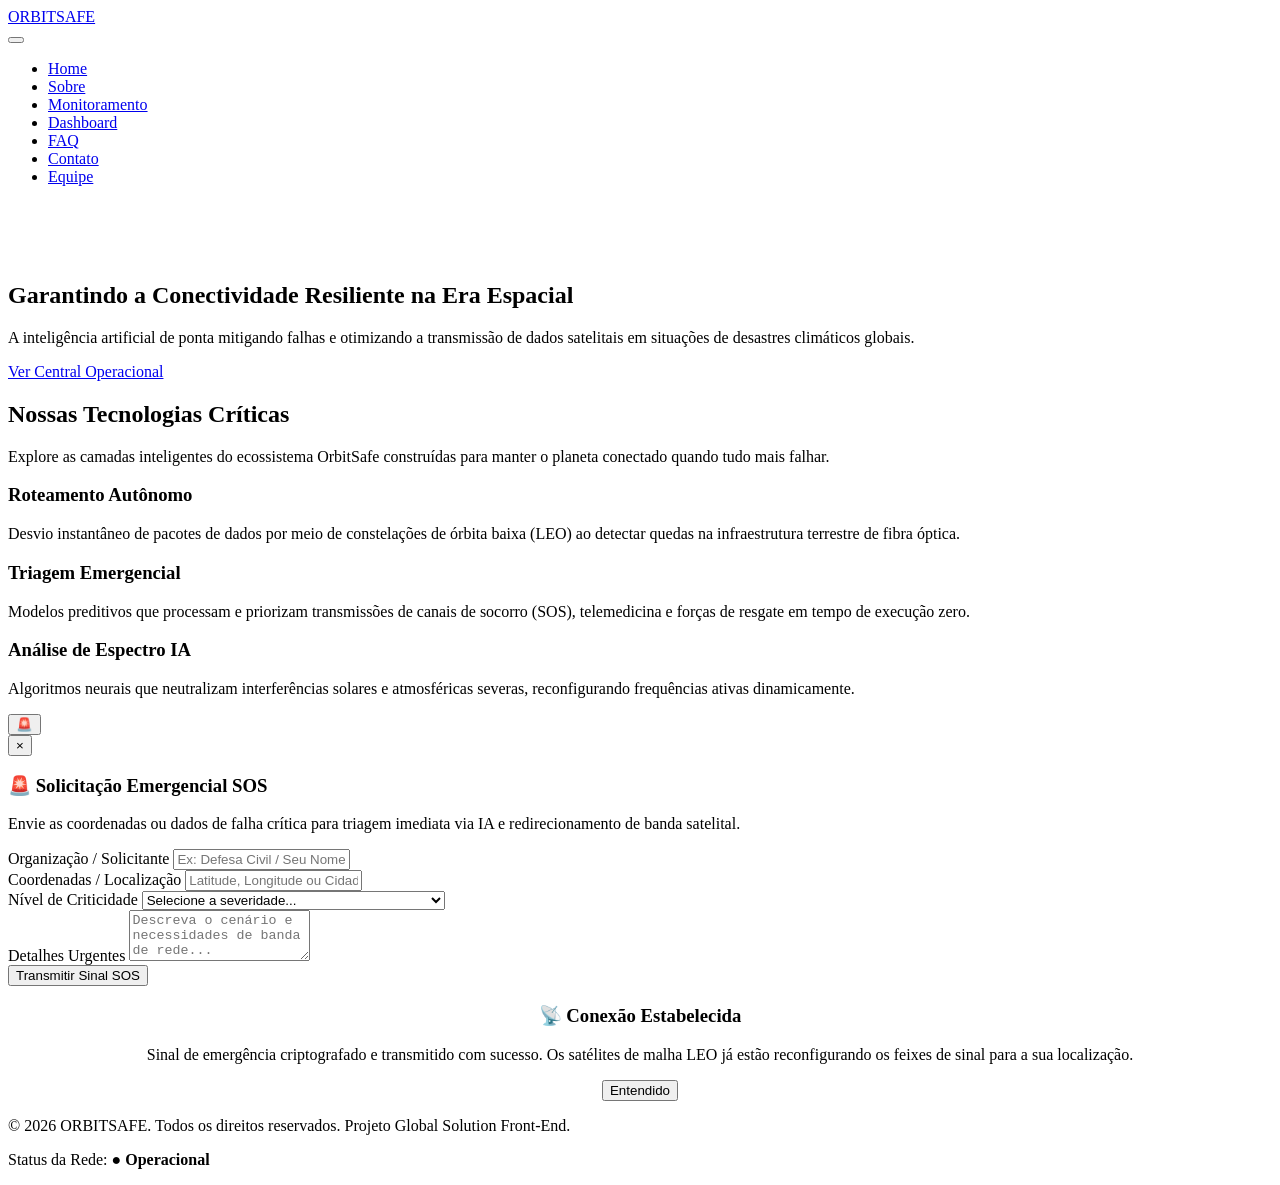
==== index.html @ bd49a48a "feat: estruturação de páginas html e criação de pastas css" ====
<!DOCTYPE html>
<html lang="pt-BR">
<head>
    <meta charset="UTF-8">
    <meta name="viewport" content="width=device-width, initial-scale=1.0">
    <title>OrbitSafe - Monitoramento de Resiliência Global</title>
    <link rel="stylesheet" href="style.css">
    <link rel="stylesheet" href="css/main.css">
</head>
<body>

    <header>
        <div class="layout-container">
            <div class="logo"><a href="index.html">ORBIT<span>SAFE</span></a></div>
            <button id="hamburger-menu" aria-expanded="false" aria-label="Abrir Menu">
                <span></span>
                <span></span>
                <span></span>
            </button>
            <nav>
                <ul>
                    <li class="active"><a href="index.html">Home</a></li>
                    <li><a href="pages/sobre.html">Sobre</a></li>
                    <li><a href="pages/monitoramento.html">Monitoramento</a></li>
                    <li><a href="pages/dashboard.html">Dashboard</a></li>
                    <li><a href="pages/faq.html">FAQ</a></li>
                    <li><a href="pages/contato.html">Contato</a></li>
                    <li><a href="pages/integrantes.html">Equipe</a></li>
                </ul>
            </nav>
        </div>
    </header>

    <main class="layout-container" style="padding-top: 60px;">
        <section class="hero-section">
            <h2>Garantindo a Conectividade Resiliente na Era Espacial</h2>
            <p>A inteligência artificial de ponta mitigando falhas e otimizando a transmissão de dados satelitais em situações de desastres climáticos globais.</p>
            <a href="pages/monitoramento.html" class="btn-principal">Ver Central Operacional</a>
        </section>

        <section class="recursos-section">
            <h2>Nossas Tecnologias Críticas</h2>
            <p>Explore as camadas inteligentes do ecossistema OrbitSafe construídas para manter o planeta conectado quando tudo mais falhar.</p>
            
            <div class="grid-recursos">
                <article>
                    <h3>Roteamento Autônomo</h3>
                    <p>Desvio instantâneo de pacotes de dados por meio de constelações de órbita baixa (LEO) ao detectar quedas na infraestrutura terrestre de fibra óptica.</p>
                </article>
                <article>
                    <h3>Triagem Emergencial</h3>
                    <p>Modelos preditivos que processam e priorizam transmissões de canais de socorro (SOS), telemedicina e forças de resgate em tempo de execução zero.</p>
                </article>
                <article>
                    <h3>Análise de Espectro IA</h3>
                    <p>Algoritmos neurais que neutralizam interferências solares e atmosféricas severas, reconfigurando frequências ativas dinamicamente.</p>
                </article>
            </div>
        </section>
    </main>

    <button id="btn-open-sos" title="Disparar Alerta SOS Emergencial">🚨</button>

    <div id="modal-sos" class="modal-container">
        <div class="modal-conteudo">
            <button class="btn-fechar" id="btn-close-sos">&times;</button>
            <h3><span>🚨</span> Solicitação Emergencial SOS</h3>
            <p>Envie as coordenadas ou dados de falha crítica para triagem imediata via IA e redirecionamento de banda satelital.</p>
            <form id="form-sos">
                <div class="grupo-campo">
                    <label for="nome-sos">Organização / Solicitante</label>
                    <input type="text" id="nome-sos" placeholder="Ex: Defesa Civil / Seu Nome">
                    <span class="msg-erro" id="erro-nome-sos"></span>
                </div>
                <div class="grupo-campo">
                    <label for="localizacao">Coordenadas / Localização</label>
                    <input type="text" id="localizacao" placeholder="Latitude, Longitude ou Cidade/Região">
                    <span class="msg-erro" id="erro-localizacao"></span>
                </div>
                <div class="grupo-campo">
                    <label for="gravidade">Nível de Criticidade</label>
                    <select id="gravidade">
                        <option value="">Selecione a severidade...</option>
                        <option value="alto">Alto - Interrupção Total de Serviços Críticos</option>
                        <option value="medio">Médio - Instabilidade Severa na Infraestrutura</option>
                        <option value="baixo">Baixo - Monitoramento Preventivo / Sobrecarga</option>
                    </select>
                    <span class="msg-erro" id="erro-gravidade"></span>
                </div>
                <div class="grupo-campo">
                    <label for="mensagem-sos">Detalhes Urgentes</label>
                    <textarea id="mensagem-sos" rows="3" placeholder="Descreva o cenário e necessidades de banda de rede..."></textarea>
                    <span class="msg-erro" id="erro-mensagem-sos"></span>
                </div>
                <button type="submit">Transmitir Sinal SOS</button>
            </form>
        </div>
    </div>

    <div id="modal-sos-feedback" class="modal-container">
        <div class="modal-conteudo" style="text-align: center;">
            <h3 style="justify-content: center; color: var(--success);">📡 Conexão Estabelecida</h3>
            <p>Sinal de emergência criptografado e transmitido com sucesso. Os satélites de malha LEO já estão reconfigurando os feixes de sinal para a sua localização.</p>
            <button class="btn-principal" id="btn-fechar-sos-feedback">Entendido</button>
        </div>
    </div>

    <footer>
        <div class="layout-container">
            <p>&copy; 2026 ORBITSAFE. Todos os direitos reservados. Projeto Global Solution Front-End.</p>
            <p>Status da Rede: <span style="color: var(--success); font-weight: 600;">● Operacional</span></p>
        </div>
    </footer>

    <script src="js/script.js"></script>
</body>
</html>
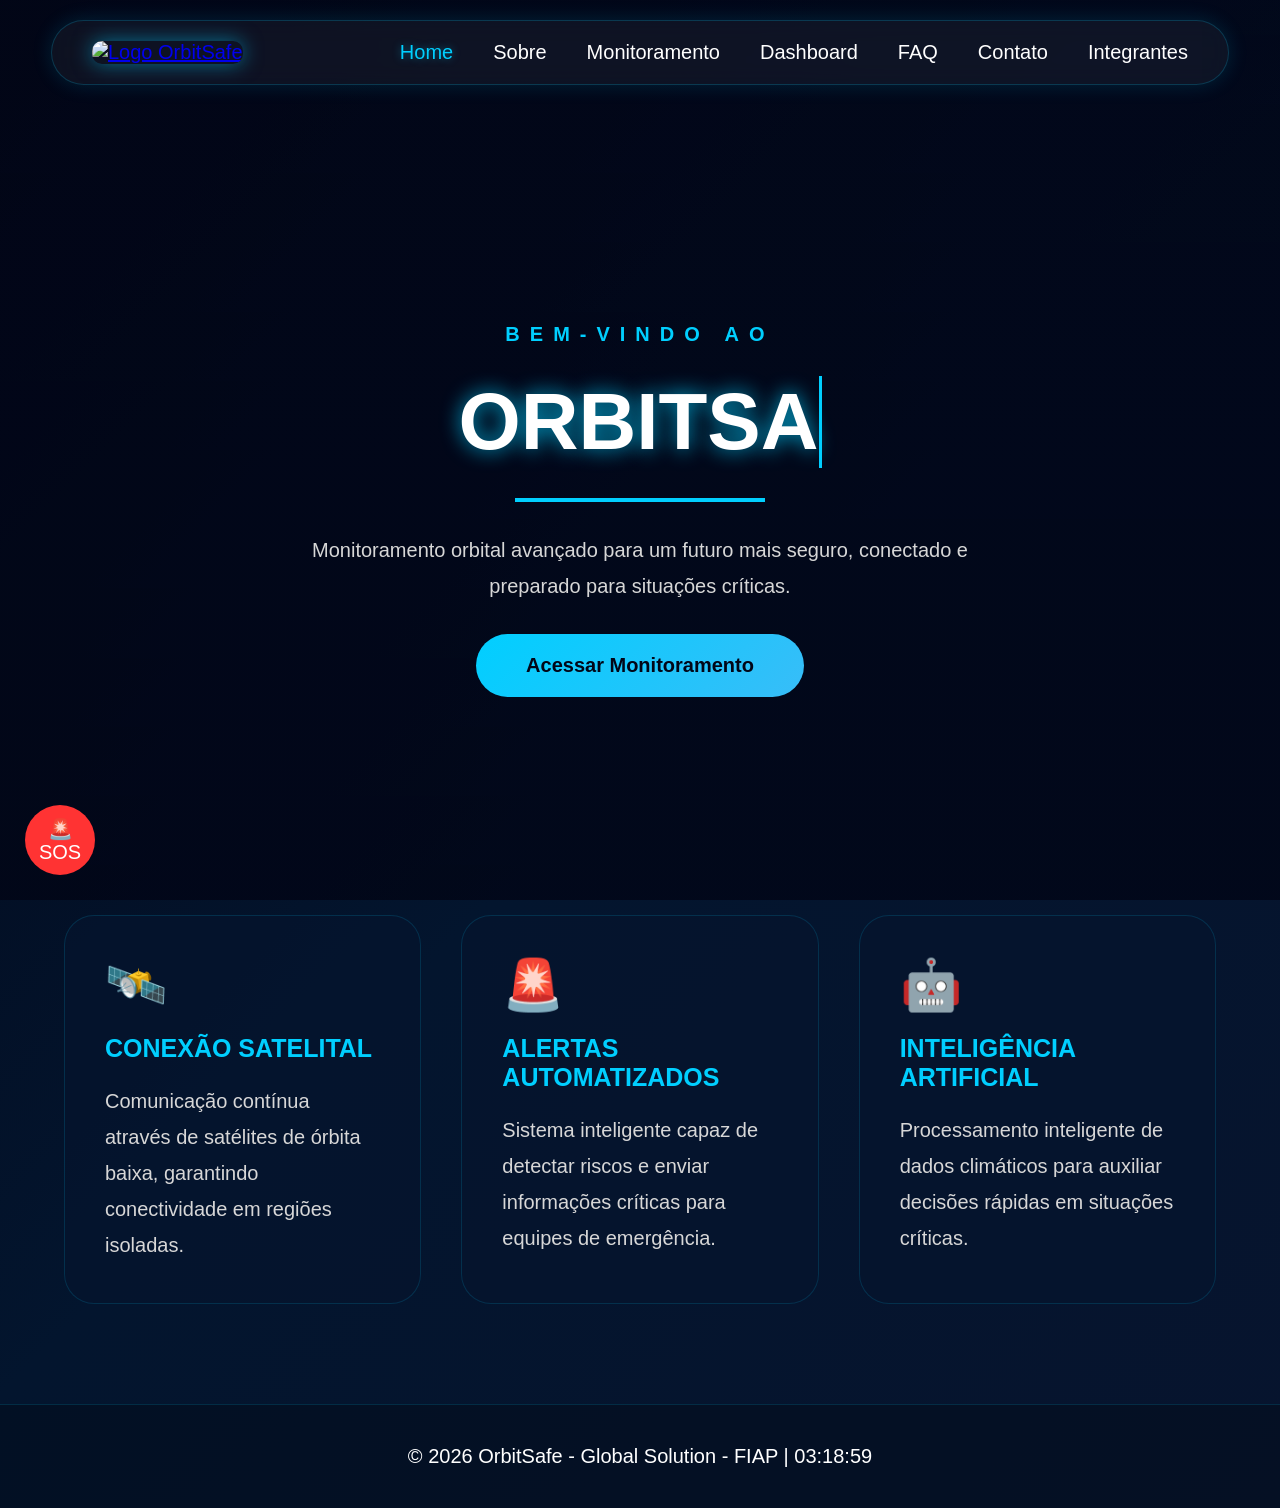
==== commit 47c40963: "feat: atualização na estrutura html e criação do css e arquivo js" ====
--- a/index.html
+++ b/index.html
@@ -1,117 +1,257 @@
-<!DOCTYPE html>
-<html lang="pt-BR">
+<!doctype html>
+<html lang="pt-br">
+
 <head>
     <meta charset="UTF-8">
     <meta name="viewport" content="width=device-width, initial-scale=1.0">
-    <title>OrbitSafe - Monitoramento de Resiliência Global</title>
-    <link rel="stylesheet" href="style.css">
-    <link rel="stylesheet" href="css/main.css">
+    <title>OrbitSafe - Home</title>
+
+    <link rel="stylesheet" href="./css/main.css">
+    <link rel="stylesheet" href="./css/home.css">
 </head>
+
 <body>
 
-    <header>
-        <div class="layout-container">
-            <div class="logo"><a href="index.html">ORBIT<span>SAFE</span></a></div>
-            <button id="hamburger-menu" aria-expanded="false" aria-label="Abrir Menu">
-                <span></span>
-                <span></span>
-                <span></span>
+    <!-- Vídeo de fundo utilizado para reforçar a identidade visual da página inicial -->
+
+    <video autoplay muted loop playsinline class="video-fundo">
+        <source src="./video/videoterra.mp4" type="video/mp4">
+    </video>
+
+    <!-- Cabeçalho principal contendo a logo e o menu de navegação -->
+
+    <header class="cabecalho">
+
+        <nav class="cabecalho__navbar">
+
+            <a href="index.html" class="cabecalho__logo">
+                <img src="./assets/logo.png" alt="Logo OrbitSafe">
+            </a>
+
+            <button id="menu-toggle" class="cabecalho__hamburger">
+                ☰
             </button>
-            <nav>
-                <ul>
-                    <li class="active"><a href="index.html">Home</a></li>
-                    <li><a href="pages/sobre.html">Sobre</a></li>
-                    <li><a href="pages/monitoramento.html">Monitoramento</a></li>
-                    <li><a href="pages/dashboard.html">Dashboard</a></li>
-                    <li><a href="pages/faq.html">FAQ</a></li>
-                    <li><a href="pages/contato.html">Contato</a></li>
-                    <li><a href="pages/integrantes.html">Equipe</a></li>
-                </ul>
-            </nav>
+
+            <ul class="cabecalho__lista" id="nav-menu">
+
+                <li class="cabecalho__item">
+                    <a class="cabecalho__link cabecalho__link--active" href="index.html">
+                        Home
+                    </a>
+                </li>
+                <li class="cabecalho__item">
+                    <a class="cabecalho__link" href="./pages/sobre.html">
+                        Sobre
+                    </a>
+                </li>
+                <li class="cabecalho__item">
+                    <a class="cabecalho__link" href="./pages/monitoramento.html">
+                        Monitoramento
+                    </a>
+                </li>
+                <li class="cabecalho__item">
+                    <a class="cabecalho__link" href="./pages/dashboard.html">
+                        Dashboard
+                    </a>
+                </li>
+                <li class="cabecalho__item">
+                    <a class="cabecalho__link" href="./pages/faq.html">
+                        FAQ
+                    </a>
+                </li>
+                <li class="cabecalho__item">
+                    <a class="cabecalho__link" href="./pages/contato.html">
+                        Contato
+                    </a>
+                </li>
+                <li class="cabecalho__item">
+                    <a class="cabecalho__link" href="./pages/integrantes.html">
+                        Integrantes
+                    </a>
+                </li>
+
+            </ul>
+
+        </nav>
+
+    </header>
+
+    <!-- Conteúdo principal da página inicial -->
+
+    <main class="conteudo">
+
+        <!-- Seção de destaque que apresenta a OrbitSafe ao usuário -->
+
+        <section class="hero">
+
+            <div class="hero__container">
+
+                <div class="hero__texto">
+
+                    <h2 class="hero__bemvindo">
+                        BEM-VINDO AO
+                    </h2>
+
+                    <h1 class="hero__title">
+                        ORBITSAFE
+                    </h1>
+
+                    <div class="hero__linha"></div>
+
+                    <p class="hero__text">
+
+                        Monitoramento orbital avançado para um futuro mais seguro,
+                        conectado e preparado para situações críticas.
+
+                    </p>
+
+                    <a class="hero__btn" href="./pages/monitoramento.html">
+
+                        Acessar Monitoramento
+
+                    </a>
+
+                </div>
+
+            </div>
+
+        </section>
+
+        <!-- Seção que apresenta os principais recursos da plataforma -->
+
+        <div class="conteudo__container">
+
+            <!-- Card sobre conectividade via satélites de órbita baixa -->
+
+            <section class="conteudo__sec">
+
+                <div class="card__icone">
+                    🛰️
+                </div>
+
+                <h2 class="conteudo__sub-title">
+
+                    CONEXÃO SATELITAL
+
+                </h2>
+
+                <p>
+
+                    Comunicação contínua através de satélites de órbita baixa,
+                    garantindo conectividade em regiões isoladas.
+
+                </p>
+
+            </section>
+
+            <!-- Card sobre emissão automática de alertas de emergência -->
+
+            <section class="conteudo__sec">
+
+                <div class="card__icone">
+                    🚨
+                </div>
+
+                <h2 class="conteudo__sub-title">
+
+                    ALERTAS AUTOMATIZADOS
+
+                </h2>
+
+                <p>
+
+                    Sistema inteligente capaz de detectar riscos e enviar
+                    informações críticas para equipes de emergência.
+
+                </p>
+
+            </section>
+
+            <!-- Card sobre o uso de Inteligência Artificial na solução -->
+
+            <section class="conteudo__sec">
+
+                <div class="card__icone">
+                    🤖
+                </div>
+
+                <h2 class="conteudo__sub-title">
+
+                    INTELIGÊNCIA ARTIFICIAL
+
+                </h2>
+
+                <p>
+
+                    Processamento inteligente de dados climáticos para
+                    auxiliar decisões rápidas em situações críticas.
+
+                </p>
+
+            </section>
+
         </div>
-    </header>
-
-    <main class="layout-container" style="padding-top: 60px;">
-        <section class="hero-section">
-            <h2>Garantindo a Conectividade Resiliente na Era Espacial</h2>
-            <p>A inteligência artificial de ponta mitigando falhas e otimizando a transmissão de dados satelitais em situações de desastres climáticos globais.</p>
-            <a href="pages/monitoramento.html" class="btn-principal">Ver Central Operacional</a>
-        </section>
-
-        <section class="recursos-section">
-            <h2>Nossas Tecnologias Críticas</h2>
-            <p>Explore as camadas inteligentes do ecossistema OrbitSafe construídas para manter o planeta conectado quando tudo mais falhar.</p>
-            
-            <div class="grid-recursos">
-                <article>
-                    <h3>Roteamento Autônomo</h3>
-                    <p>Desvio instantâneo de pacotes de dados por meio de constelações de órbita baixa (LEO) ao detectar quedas na infraestrutura terrestre de fibra óptica.</p>
-                </article>
-                <article>
-                    <h3>Triagem Emergencial</h3>
-                    <p>Modelos preditivos que processam e priorizam transmissões de canais de socorro (SOS), telemedicina e forças de resgate em tempo de execução zero.</p>
-                </article>
-                <article>
-                    <h3>Análise de Espectro IA</h3>
-                    <p>Algoritmos neurais que neutralizam interferências solares e atmosféricas severas, reconfigurando frequências ativas dinamicamente.</p>
-                </article>
-            </div>
-        </section>
+
     </main>
 
-    <button id="btn-open-sos" title="Disparar Alerta SOS Emergencial">🚨</button>
-
-    <div id="modal-sos" class="modal-container">
-        <div class="modal-conteudo">
-            <button class="btn-fechar" id="btn-close-sos">&times;</button>
-            <h3><span>🚨</span> Solicitação Emergencial SOS</h3>
-            <p>Envie as coordenadas ou dados de falha crítica para triagem imediata via IA e redirecionamento de banda satelital.</p>
-            <form id="form-sos">
-                <div class="grupo-campo">
-                    <label for="nome-sos">Organização / Solicitante</label>
-                    <input type="text" id="nome-sos" placeholder="Ex: Defesa Civil / Seu Nome">
-                    <span class="msg-erro" id="erro-nome-sos"></span>
-                </div>
-                <div class="grupo-campo">
-                    <label for="localizacao">Coordenadas / Localização</label>
-                    <input type="text" id="localizacao" placeholder="Latitude, Longitude ou Cidade/Região">
-                    <span class="msg-erro" id="erro-localizacao"></span>
-                </div>
-                <div class="grupo-campo">
-                    <label for="gravidade">Nível de Criticidade</label>
-                    <select id="gravidade">
-                        <option value="">Selecione a severidade...</option>
-                        <option value="alto">Alto - Interrupção Total de Serviços Críticos</option>
-                        <option value="medio">Médio - Instabilidade Severa na Infraestrutura</option>
-                        <option value="baixo">Baixo - Monitoramento Preventivo / Sobrecarga</option>
-                    </select>
-                    <span class="msg-erro" id="erro-gravidade"></span>
-                </div>
-                <div class="grupo-campo">
-                    <label for="mensagem-sos">Detalhes Urgentes</label>
-                    <textarea id="mensagem-sos" rows="3" placeholder="Descreva o cenário e necessidades de banda de rede..."></textarea>
-                    <span class="msg-erro" id="erro-mensagem-sos"></span>
-                </div>
-                <button type="submit">Transmitir Sinal SOS</button>
-            </form>
+    <!-- Rodapé com informações institucionais do projeto -->
+
+    <footer class="rodape">
+        <p>© 2026 OrbitSafe - Global Solution - FIAP</p>
+    </footer>
+
+    <!-- Botão de acesso rápido para envio de alertas SOS -->
+
+    <button class="sos-btn" id="abrirSOS">
+        🚨 SOS
+    </button>
+
+    <!-- Modal utilizado para registrar solicitações de emergência -->
+
+    <div class="sos-modal" id="modalSOS">
+
+        <div class="sos-conteudo">
+
+            <h3>🚨 Emergência</h3>
+
+            <input type="text" id="sos-nome" placeholder="Nome">
+
+            <input type="text" id="sos-localizacao" placeholder="Localização">
+
+            <textarea id="sos-mensagem" placeholder="Descreva a situação"></textarea>
+
+            <button class="sos-enviar" id="enviarSOS">
+                Transmitir
+            </button>
+
+            <button class="sos-fechar" id="fecharSOS">
+                Fechar
+            </button>
+
         </div>
+
     </div>
 
-    <div id="modal-sos-feedback" class="modal-container">
-        <div class="modal-conteudo" style="text-align: center;">
-            <h3 style="justify-content: center; color: var(--success);">📡 Conexão Estabelecida</h3>
-            <p>Sinal de emergência criptografado e transmitido com sucesso. Os satélites de malha LEO já estão reconfigurando os feixes de sinal para a sua localização.</p>
-            <button class="btn-principal" id="btn-fechar-sos-feedback">Entendido</button>
-        </div>
-    </div>
-
-    <footer>
-        <div class="layout-container">
-            <p>&copy; 2026 ORBITSAFE. Todos os direitos reservados. Projeto Global Solution Front-End.</p>
-            <p>Status da Rede: <span style="color: var(--success); font-weight: 600;">● Operacional</span></p>
-        </div>
-    </footer>
-
-    <script src="js/script.js"></script>
+    <!-- Integração do chatbot IBM Watson Assistant -->
+
+    <script>
+        window.watsonAssistantChatOptions = {
+            integrationID: "79fb87eb-c816-4fd3-aa18-846c47cedc20", // The ID of this integration.
+            region: "https://integrations.us-south.assistant.watson.appdomain.cloud", // The region your integration is hosted in.
+            serviceInstanceID: "0177986c-b5c0-4d7f-a7f8-b4a819fe3eaa", // The ID of your service instance.
+            onLoad: async (instance) => { await instance.render(); }
+        };
+        setTimeout(function () {
+            const t = document.createElement('script');
+            t.src = "https://web-chat.global.assistant.watson.appdomain.cloud/versions/" + (window.watsonAssistantChatOptions.clientVersion || 'latest') + "/WatsonAssistantChatEntry.js";
+            document.head.appendChild(t);
+        });
+    </script>
+
+    <!-- Script responsável pelas funcionalidades interativas da página -->
+
+    <script src="./js/script.js"></script>
+
 </body>
+
 </html>
--- a/css/main.css
+++ b/css/main.css
@@ -0,0 +1,10 @@
+/* ==========================================
+   IMPORTAÇÃO DE TODAS AS PÁGINAS DE ESTILIZAÇÃO
+========================================== */
+
+@import url('./contato.css');
+@import url('./dashboard.css');
+@import url('./faq.css');
+@import url('./integrantes.css');
+@import url('./monitoramento.css');
+@import url('./sobre.css');
--- a/css/home.css
+++ b/css/home.css
@@ -0,0 +1,610 @@
+/* ==================================================
+   RESET GLOBAL
+   Remove margens e paddings padrões do navegador
+================================================== */
+*{
+    margin:0;
+    padding:0;
+    box-sizing:border-box;
+}
+
+/* ==================================================
+   VARIÁVEIS GLOBAIS
+   Cores, tamanhos e estilos reutilizados
+================================================== */
+:root{
+
+    --bg-dark:#020617;
+    --bg-card:rgba(7,20,46,.7);
+
+    --primary:#00cfff;
+
+    --text-main:#ffffff;
+
+    --titulo-main:8rem;
+
+    --sub-titulo:2.5rem;
+}
+
+/* ==================================================
+   CONFIGURAÇÕES GERAIS DA PÁGINA
+================================================== */
+html{
+    font-size:62.5%;
+}
+
+body{
+
+    font-size:2rem;
+
+    font-family:'Segoe UI',sans-serif;
+
+    color:var(--text-main);
+
+    background-color:var(--bg-dark);
+
+    overflow-x:hidden;
+}
+
+/* ==================================================
+   VÍDEO DE FUNDO DA PÁGINA
+================================================== */
+.video-fundo{
+
+    position:fixed;
+
+    top:0;
+    left:0;
+
+    width:100%;
+    height:100%;
+
+    object-fit:cover;
+
+    z-index:-2;
+}
+
+/* ==================================================
+   CAMADA ESCURA SOBRE O VÍDEO
+================================================== */
+body::before{
+
+    content:"";
+
+    position:fixed;
+
+    top:0;
+    left:0;
+
+    width:100%;
+    height:100%;
+
+    background-image:
+    linear-gradient(
+        rgba(2,6,23,.80),
+        rgba(2,6,23,.85)
+    );
+
+    z-index:-1;
+}
+
+/* ==================================================
+   CABEÇALHO DA PÁGINA
+================================================== */
+.cabecalho{
+
+    width:100%;
+
+    padding:2rem;
+}
+
+/* ==================================================
+   BARRA DE NAVEGAÇÃO
+================================================== */
+.cabecalho__navbar{
+
+    width:95%;
+
+    margin:auto;
+
+    display:flex;
+
+    justify-content:space-between;
+
+    align-items:center;
+
+    padding:2rem 4rem;
+
+    border-radius:4rem;
+
+    border:1px solid rgba(0,207,255,.20);
+
+    background-color:rgba(255,255,255,.05);
+
+    backdrop-filter:blur(10px);
+}
+
+/* ==================================================
+   LOGO DO PROJETO
+================================================== */
+.cabecalho__logo img{
+
+    height:8rem;
+
+    border-radius:1rem;
+
+    box-shadow:
+    0 0 20px rgba(0,207,255,.5);
+}
+
+/* ==================================================
+   LISTA DE LINKS DO MENU
+================================================== */
+.cabecalho__lista{
+
+    list-style:none;
+
+    display:flex;
+
+    gap:4rem;
+}
+
+/* ==================================================
+   LINKS DO MENU
+================================================== */
+.cabecalho__link{
+
+    color:white;
+
+    text-decoration:none;
+
+    transition:.4s;
+}
+
+.cabecalho__link:hover{
+
+    color:var(--primary);
+}
+
+/* ==================================================
+   SEÇÃO HERO (APRESENTAÇÃO PRINCIPAL)
+================================================== */
+.hero{
+
+    width:100%;
+    height:90vh;
+}
+
+/* ==================================================
+   CONTAINER INTERNO DA HERO
+================================================== */
+.hero__container{
+
+    width:100%;
+    height:100%;
+
+    display:flex;
+
+    justify-content:center;
+
+    align-items:center;
+}
+
+/* ==================================================
+   BLOCO DE TEXTO PRINCIPAL
+================================================== */
+.hero__texto{
+
+    display:flex;
+
+    flex-direction:column;
+
+    align-items:center;
+
+    gap:3rem;
+
+    text-align:center;
+}
+
+/* ==================================================
+   TEXTO DE BOAS-VINDAS
+================================================== */
+.hero__bemvindo{
+
+    color:var(--primary);
+
+    letter-spacing:1rem;
+
+    font-size:2rem;
+}
+
+/* ==================================================
+   TÍTULO PRINCIPAL DA HOME
+================================================== */
+.hero__title{
+
+    font-size:var(--titulo-main);
+
+    font-weight:bold;
+
+    text-shadow:
+    0 0 20px rgba(0,207,255,.8);
+}
+
+/* ==================================================
+   LINHA DECORATIVA ABAIXO DO TÍTULO
+================================================== */
+.hero__linha{
+
+    width:25rem;
+
+    height:.4rem;
+
+    background-color:var(--primary);
+}
+
+/* ==================================================
+   TEXTO DESCRITIVO PRINCIPAL
+================================================== */
+.hero__text{
+
+    width:70rem;
+
+    line-height:1.8;
+
+    color:#d7d7d7;
+}
+
+/* ==================================================
+   BOTÃO PRINCIPAL DA HOME
+================================================== */
+.hero__btn{
+
+    background-image:
+    linear-gradient(
+        135deg,
+        #00cfff,
+        #38bdf8
+    );
+
+    padding:2rem 5rem;
+
+    border-radius:5rem;
+
+    text-decoration:none;
+
+    color:#020617;
+
+    font-weight:bold;
+
+    transition:.4s;
+}
+
+/* ==================================================
+   EFEITO HOVER DO BOTÃO
+================================================== */
+.hero__btn:hover{
+
+    box-shadow:
+    0 0 30px rgba(0,207,255,.7);
+}
+
+/* ==================================================
+   CONTAINER DOS CARDS DE CONTEÚDO
+================================================== */
+.conteudo__container{
+
+    width:90%;
+
+    margin:auto;
+
+    display:grid;
+
+    grid-template-columns:1fr 1fr 1fr;
+
+    gap:4rem;
+
+    margin-bottom:10rem;
+}
+
+/* ==================================================
+   CARD INDIVIDUAL DE CONTEÚDO
+================================================== */
+.conteudo__sec{
+
+    background-color:var(--bg-card);
+
+    padding:4rem;
+
+    border-radius:3rem;
+
+    border:1px solid rgba(0,207,255,.15);
+
+    transition:.5s;
+}
+
+/* ==================================================
+   EFEITO HOVER DOS CARDS
+================================================== */
+.conteudo__sec:hover{
+
+    transform:translateY(-10px);
+
+    box-shadow:
+    0 0 35px rgba(0,207,255,.25);
+}
+
+/* ==================================================
+   ÍCONES DOS CARDS
+================================================== */
+.card__icone{
+
+    font-size:5rem;
+
+    margin-bottom:2rem;
+}
+
+/* ==================================================
+   SUBTÍTULOS DOS CARDS
+================================================== */
+.conteudo__sub-title{
+
+    font-size:var(--sub-titulo);
+
+    color:var(--primary);
+
+    margin-bottom:2rem;
+
+    font-weight:bold;
+}
+
+/* ==================================================
+   TEXTO DOS CARDS
+================================================== */
+.conteudo__sec p{
+
+    line-height:1.8;
+
+    color:#d7d7d7;
+}
+
+/* ==================================================
+   RODAPÉ DA PÁGINA
+================================================== */
+.rodape{
+
+    padding:4rem;
+
+    text-align:center;
+
+    border-top:1px solid rgba(0,207,255,.15);
+
+    background-color:rgba(0,0,0,.2);
+}
+
+/* ==================================================
+   BOTÃO SOS FLUTUANTE
+================================================== */
+.sos-btn{
+    position:fixed;
+    bottom:25px;
+    left:25px;
+    width:70px;
+    height:70px;
+    border:none;
+    border-radius:50%;
+    background:#ff3333;
+    color:white;
+    font-size:2rem;
+    cursor:pointer;
+    z-index:9999;
+}
+
+/* ==================================================
+   MODAL DE EMERGÊNCIA SOS
+================================================== */
+.sos-modal{
+    display:none;
+    position:fixed;
+    top:0;
+    left:0;
+    width:100%;
+    height:100%;
+    background:rgba(0,0,0,.8);
+    justify-content:center;
+    align-items:center;
+    z-index:10000;
+}
+
+/* ==================================================
+   CONTEÚDO INTERNO DO MODAL SOS
+================================================== */
+.sos-conteudo{
+    width:400px;
+    background:#07142e;
+    padding:30px;
+    border-radius:20px;
+    display:flex;
+    flex-direction:column;
+    gap:15px;
+}
+
+/* ==================================================
+   CAMPOS DO FORMULÁRIO SOS
+================================================== */
+.sos-conteudo input,
+.sos-conteudo textarea{
+    padding:12px;
+}
+
+/* ==================================================
+   BOTÃO ENVIAR SOS
+================================================== */
+.sos-enviar{
+    background:#00cfff;
+    border:none;
+    padding:12px;
+    cursor:pointer;
+}
+
+/* ==================================================
+   BOTÃO FECHAR SOS
+================================================== */
+.sos-fechar{
+    background:#ff3333;
+    border:none;
+    padding:12px;
+    color:white;
+    cursor:pointer;
+}
+
+/* ==================================================
+   ESTILO PADRÃO DO BOTÃO HAMBÚRGUER (PC/DESKTOP)
+================================================== */
+.cabecalho__hamburger {
+    display: none; 
+    background: none;
+    border: none;
+    color: var(--primary);
+    font-size: 3rem;
+    cursor: pointer;
+    transition: 0.3s;
+}
+
+.cabecalho__hamburger:hover {
+    transform: scale(1.1);
+}
+
+/* ==================================================
+   RESPONSIVIDADE ADAPTADA PARA O MENU HAMBÚRGUER 
+================================================== */
+@media (max-width: 900px) {
+
+    /* Exibe o botão de três listras (☰) */
+    .cabecalho__hamburger {
+        display: block;
+    }
+
+    /* Modifica a barra de navegação para manter o alinhamento com o botão */
+    .cabecalho__navbar {
+        width: 90%;
+        padding: 1.5rem 3rem;
+        position: relative; 
+    }
+
+    /* Transforma a lista horizontal em um menu suspenso oculto */
+    .cabecalho__lista {
+        display: none; 
+        flex-direction: column;
+        position: absolute;
+        top: 100%;
+        left: 0;
+        width: 100%;
+        background-color: rgba(7, 20, 46, 0.95);
+        backdrop-filter: blur(15px);
+        border: 1px solid rgba(0, 207, 255, 0.2);
+        border-radius: 2rem;
+        padding: 3rem;
+        gap: 2.5rem;
+        box-shadow: 0 10px 30px rgba(0,0,0,0.5);
+        z-index: 999;
+    }
+
+    /* classe ativada quando clicada, mostra o menu */
+    .cabecalho__lista.active {
+        display: flex;
+    }
+
+    .hero {
+        height: auto;
+        padding: 10rem 0;
+    }
+
+    .hero__title {
+        font-size: 5rem;
+    }
+
+    .hero__text {
+        width: 90%;
+    }
+
+    .conteudo__container {
+        grid-template-columns: 1fr;
+    }
+}
+
+/* ==================================================
+   RESPONSIVIDADE PARA CELULARES PEQUENOS (
+================================================== */
+@media (max-width: 480px) {
+
+    html {
+        font-size: 50%;
+    }
+
+    .cabecalho {
+        padding: 1rem;
+    }
+
+    .cabecalho__navbar {
+        padding: 1.5rem 2rem;
+    }
+
+    .cabecalho__logo img {
+        height: 5.5rem;
+    }
+
+    .hero {
+        height: auto;
+        padding: 8rem 0;
+    }
+
+    .hero__bemvindo {
+        letter-spacing: .5rem;
+        font-size: 1.6rem;
+    }
+
+    .hero__title {
+        font-size: 4rem;
+    }
+
+    .hero__linha {
+        width: 15rem;
+    }
+
+    .hero__text {
+        width: 95%;
+        font-size: 1.6rem;
+    }
+
+    .hero__btn {
+        padding: 1.5rem 3rem;
+    }
+
+    .conteudo__container {
+        width: 95%;
+    }
+
+    .conteudo__sec {
+        padding: 3rem;
+    }
+
+    .card__icone {
+        font-size: 4rem;
+    }
+
+    .conteudo__sub-title {
+        font-size: 2rem;
+    }
+
+    .sos-conteudo {
+        width: 90%;
+        padding: 2rem;
+    }
+
+    .sos-btn {
+        width: 60px;
+        height: 60px;
+        font-size: 1.6rem;
+    }
+}
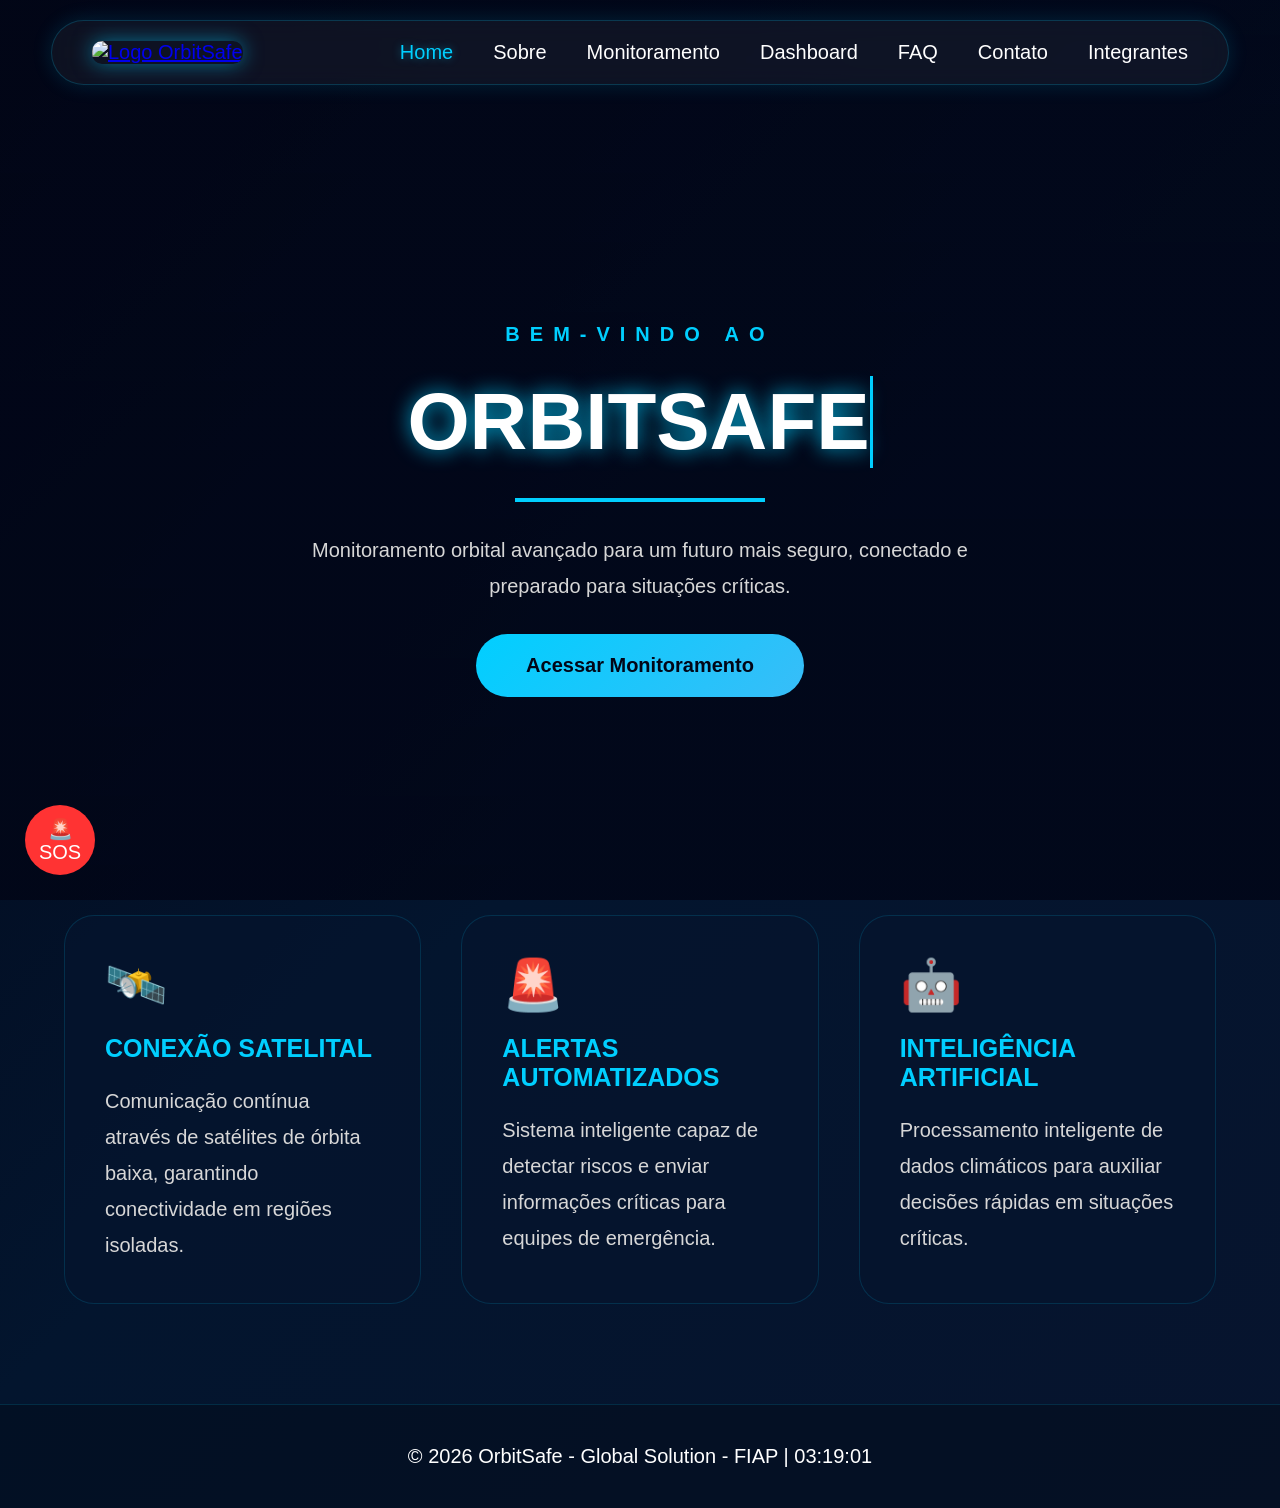
==== commit 139533ee: "refactor: move o script do ibm watson para o local correto" ====
--- a/index.html
+++ b/index.html
@@ -1,236 +1,5 @@
 <!doctype html>
 <html lang="pt-br">
-
-<head>
-    <meta charset="UTF-8">
-    <meta name="viewport" content="width=device-width, initial-scale=1.0">
-    <title>OrbitSafe - Home</title>
-
-    <link rel="stylesheet" href="./css/main.css">
-    <link rel="stylesheet" href="./css/home.css">
-</head>
-
-<body>
-
-    <!-- Vídeo de fundo utilizado para reforçar a identidade visual da página inicial -->
-
-    <video autoplay muted loop playsinline class="video-fundo">
-        <source src="./video/videoterra.mp4" type="video/mp4">
-    </video>
-
-    <!-- Cabeçalho principal contendo a logo e o menu de navegação -->
-
-    <header class="cabecalho">
-
-        <nav class="cabecalho__navbar">
-
-            <a href="index.html" class="cabecalho__logo">
-                <img src="./assets/logo.png" alt="Logo OrbitSafe">
-            </a>
-
-            <button id="menu-toggle" class="cabecalho__hamburger">
-                ☰
-            </button>
-
-            <ul class="cabecalho__lista" id="nav-menu">
-
-                <li class="cabecalho__item">
-                    <a class="cabecalho__link cabecalho__link--active" href="index.html">
-                        Home
-                    </a>
-                </li>
-                <li class="cabecalho__item">
-                    <a class="cabecalho__link" href="./pages/sobre.html">
-                        Sobre
-                    </a>
-                </li>
-                <li class="cabecalho__item">
-                    <a class="cabecalho__link" href="./pages/monitoramento.html">
-                        Monitoramento
-                    </a>
-                </li>
-                <li class="cabecalho__item">
-                    <a class="cabecalho__link" href="./pages/dashboard.html">
-                        Dashboard
-                    </a>
-                </li>
-                <li class="cabecalho__item">
-                    <a class="cabecalho__link" href="./pages/faq.html">
-                        FAQ
-                    </a>
-                </li>
-                <li class="cabecalho__item">
-                    <a class="cabecalho__link" href="./pages/contato.html">
-                        Contato
-                    </a>
-                </li>
-                <li class="cabecalho__item">
-                    <a class="cabecalho__link" href="./pages/integrantes.html">
-                        Integrantes
-                    </a>
-                </li>
-
-            </ul>
-
-        </nav>
-
-    </header>
-
-    <!-- Conteúdo principal da página inicial -->
-
-    <main class="conteudo">
-
-        <!-- Seção de destaque que apresenta a OrbitSafe ao usuário -->
-
-        <section class="hero">
-
-            <div class="hero__container">
-
-                <div class="hero__texto">
-
-                    <h2 class="hero__bemvindo">
-                        BEM-VINDO AO
-                    </h2>
-
-                    <h1 class="hero__title">
-                        ORBITSAFE
-                    </h1>
-
-                    <div class="hero__linha"></div>
-
-                    <p class="hero__text">
-
-                        Monitoramento orbital avançado para um futuro mais seguro,
-                        conectado e preparado para situações críticas.
-
-                    </p>
-
-                    <a class="hero__btn" href="./pages/monitoramento.html">
-
-                        Acessar Monitoramento
-
-                    </a>
-
-                </div>
-
-            </div>
-
-        </section>
-
-        <!-- Seção que apresenta os principais recursos da plataforma -->
-
-        <div class="conteudo__container">
-
-            <!-- Card sobre conectividade via satélites de órbita baixa -->
-
-            <section class="conteudo__sec">
-
-                <div class="card__icone">
-                    🛰️
-                </div>
-
-                <h2 class="conteudo__sub-title">
-
-                    CONEXÃO SATELITAL
-
-                </h2>
-
-                <p>
-
-                    Comunicação contínua através de satélites de órbita baixa,
-                    garantindo conectividade em regiões isoladas.
-
-                </p>
-
-            </section>
-
-            <!-- Card sobre emissão automática de alertas de emergência -->
-
-            <section class="conteudo__sec">
-
-                <div class="card__icone">
-                    🚨
-                </div>
-
-                <h2 class="conteudo__sub-title">
-
-                    ALERTAS AUTOMATIZADOS
-
-                </h2>
-
-                <p>
-
-                    Sistema inteligente capaz de detectar riscos e enviar
-                    informações críticas para equipes de emergência.
-
-                </p>
-
-            </section>
-
-            <!-- Card sobre o uso de Inteligência Artificial na solução -->
-
-            <section class="conteudo__sec">
-
-                <div class="card__icone">
-                    🤖
-                </div>
-
-                <h2 class="conteudo__sub-title">
-
-                    INTELIGÊNCIA ARTIFICIAL
-
-                </h2>
-
-                <p>
-
-                    Processamento inteligente de dados climáticos para
-                    auxiliar decisões rápidas em situações críticas.
-
-                </p>
-
-            </section>
-
-        </div>
-
-    </main>
-
-    <!-- Rodapé com informações institucionais do projeto -->
-
-    <footer class="rodape">
-        <p>© 2026 OrbitSafe - Global Solution - FIAP</p>
-    </footer>
-
-    <!-- Botão de acesso rápido para envio de alertas SOS -->
-
-    <button class="sos-btn" id="abrirSOS">
-        🚨 SOS
-    </button>
-
-    <!-- Modal utilizado para registrar solicitações de emergência -->
-
-    <div class="sos-modal" id="modalSOS">
-
-        <div class="sos-conteudo">
-
-            <h3>🚨 Emergência</h3>
-
-            <input type="text" id="sos-nome" placeholder="Nome">
-
-            <input type="text" id="sos-localizacao" placeholder="Localização">
-
-            <textarea id="sos-mensagem" placeholder="Descreva a situação"></textarea>
-
-            <button class="sos-enviar" id="enviarSOS">
-                Transmitir
-            </button>
-
-            <button class="sos-fechar" id="fecharSOS">
-                Fechar
-            </button>
-
-        </div>
-
-    </div>
 
     <!-- Integração do chatbot IBM Watson Assistant -->
 
@@ -251,6 +20,236 @@
     <!-- Script responsável pelas funcionalidades interativas da página -->
 
     <script src="./js/script.js"></script>
+<head>
+    <meta charset="UTF-8">
+    <meta name="viewport" content="width=device-width, initial-scale=1.0">
+    <title>OrbitSafe - Home</title>
+
+    <link rel="stylesheet" href="./css/main.css">
+    <link rel="stylesheet" href="./css/home.css">
+</head>
+
+<body>
+
+    <!-- Vídeo de fundo utilizado para reforçar a identidade visual da página inicial -->
+
+    <video autoplay muted loop playsinline class="video-fundo">
+        <source src="./video/videoterra.mp4" type="video/mp4">
+    </video>
+
+    <!-- Cabeçalho principal contendo a logo e o menu de navegação -->
+
+    <header class="cabecalho">
+
+        <nav class="cabecalho__navbar">
+
+            <a href="index.html" class="cabecalho__logo">
+                <img src="./assets/logo.png" alt="Logo OrbitSafe">
+            </a>
+
+            <button id="menu-toggle" class="cabecalho__hamburger">
+                ☰
+            </button>
+
+            <ul class="cabecalho__lista" id="nav-menu">
+
+                <li class="cabecalho__item">
+                    <a class="cabecalho__link cabecalho__link--active" href="index.html">
+                        Home
+                    </a>
+                </li>
+                <li class="cabecalho__item">
+                    <a class="cabecalho__link" href="./pages/sobre.html">
+                        Sobre
+                    </a>
+                </li>
+                <li class="cabecalho__item">
+                    <a class="cabecalho__link" href="./pages/monitoramento.html">
+                        Monitoramento
+                    </a>
+                </li>
+                <li class="cabecalho__item">
+                    <a class="cabecalho__link" href="./pages/dashboard.html">
+                        Dashboard
+                    </a>
+                </li>
+                <li class="cabecalho__item">
+                    <a class="cabecalho__link" href="./pages/faq.html">
+                        FAQ
+                    </a>
+                </li>
+                <li class="cabecalho__item">
+                    <a class="cabecalho__link" href="./pages/contato.html">
+                        Contato
+                    </a>
+                </li>
+                <li class="cabecalho__item">
+                    <a class="cabecalho__link" href="./pages/integrantes.html">
+                        Integrantes
+                    </a>
+                </li>
+
+            </ul>
+
+        </nav>
+
+    </header>
+
+    <!-- Conteúdo principal da página inicial -->
+
+    <main class="conteudo">
+
+        <!-- Seção de destaque que apresenta a OrbitSafe ao usuário -->
+
+        <section class="hero">
+
+            <div class="hero__container">
+
+                <div class="hero__texto">
+
+                    <h2 class="hero__bemvindo">
+                        BEM-VINDO AO
+                    </h2>
+
+                    <h1 class="hero__title">
+                        ORBITSAFE
+                    </h1>
+
+                    <div class="hero__linha"></div>
+
+                    <p class="hero__text">
+
+                        Monitoramento orbital avançado para um futuro mais seguro,
+                        conectado e preparado para situações críticas.
+
+                    </p>
+
+                    <a class="hero__btn" href="./pages/monitoramento.html">
+
+                        Acessar Monitoramento
+
+                    </a>
+
+                </div>
+
+            </div>
+
+        </section>
+
+        <!-- Seção que apresenta os principais recursos da plataforma -->
+
+        <div class="conteudo__container">
+
+            <!-- Card sobre conectividade via satélites de órbita baixa -->
+
+            <section class="conteudo__sec">
+
+                <div class="card__icone">
+                    🛰️
+                </div>
+
+                <h2 class="conteudo__sub-title">
+
+                    CONEXÃO SATELITAL
+
+                </h2>
+
+                <p>
+
+                    Comunicação contínua através de satélites de órbita baixa,
+                    garantindo conectividade em regiões isoladas.
+
+                </p>
+
+            </section>
+
+            <!-- Card sobre emissão automática de alertas de emergência -->
+
+            <section class="conteudo__sec">
+
+                <div class="card__icone">
+                    🚨
+                </div>
+
+                <h2 class="conteudo__sub-title">
+
+                    ALERTAS AUTOMATIZADOS
+
+                </h2>
+
+                <p>
+
+                    Sistema inteligente capaz de detectar riscos e enviar
+                    informações críticas para equipes de emergência.
+
+                </p>
+
+            </section>
+
+            <!-- Card sobre o uso de Inteligência Artificial na solução -->
+
+            <section class="conteudo__sec">
+
+                <div class="card__icone">
+                    🤖
+                </div>
+
+                <h2 class="conteudo__sub-title">
+
+                    INTELIGÊNCIA ARTIFICIAL
+
+                </h2>
+
+                <p>
+
+                    Processamento inteligente de dados climáticos para
+                    auxiliar decisões rápidas em situações críticas.
+
+                </p>
+
+            </section>
+
+        </div>
+
+    </main>
+
+    <!-- Rodapé com informações institucionais do projeto -->
+
+    <footer class="rodape">
+        <p>© 2026 OrbitSafe - Global Solution - FIAP</p>
+    </footer>
+
+    <!-- Botão de acesso rápido para envio de alertas SOS -->
+
+    <button class="sos-btn" id="abrirSOS">
+        🚨 SOS
+    </button>
+
+    <!-- Modal utilizado para registrar solicitações de emergência -->
+
+    <div class="sos-modal" id="modalSOS">
+
+        <div class="sos-conteudo">
+
+            <h3>🚨 Emergência</h3>
+
+            <input type="text" id="sos-nome" placeholder="Nome">
+
+            <input type="text" id="sos-localizacao" placeholder="Localização">
+
+            <textarea id="sos-mensagem" placeholder="Descreva a situação"></textarea>
+
+            <button class="sos-enviar" id="enviarSOS">
+                Transmitir
+            </button>
+
+            <button class="sos-fechar" id="fecharSOS">
+                Fechar
+            </button>
+
+        </div>
+
+    </div>
 
 </body>
 
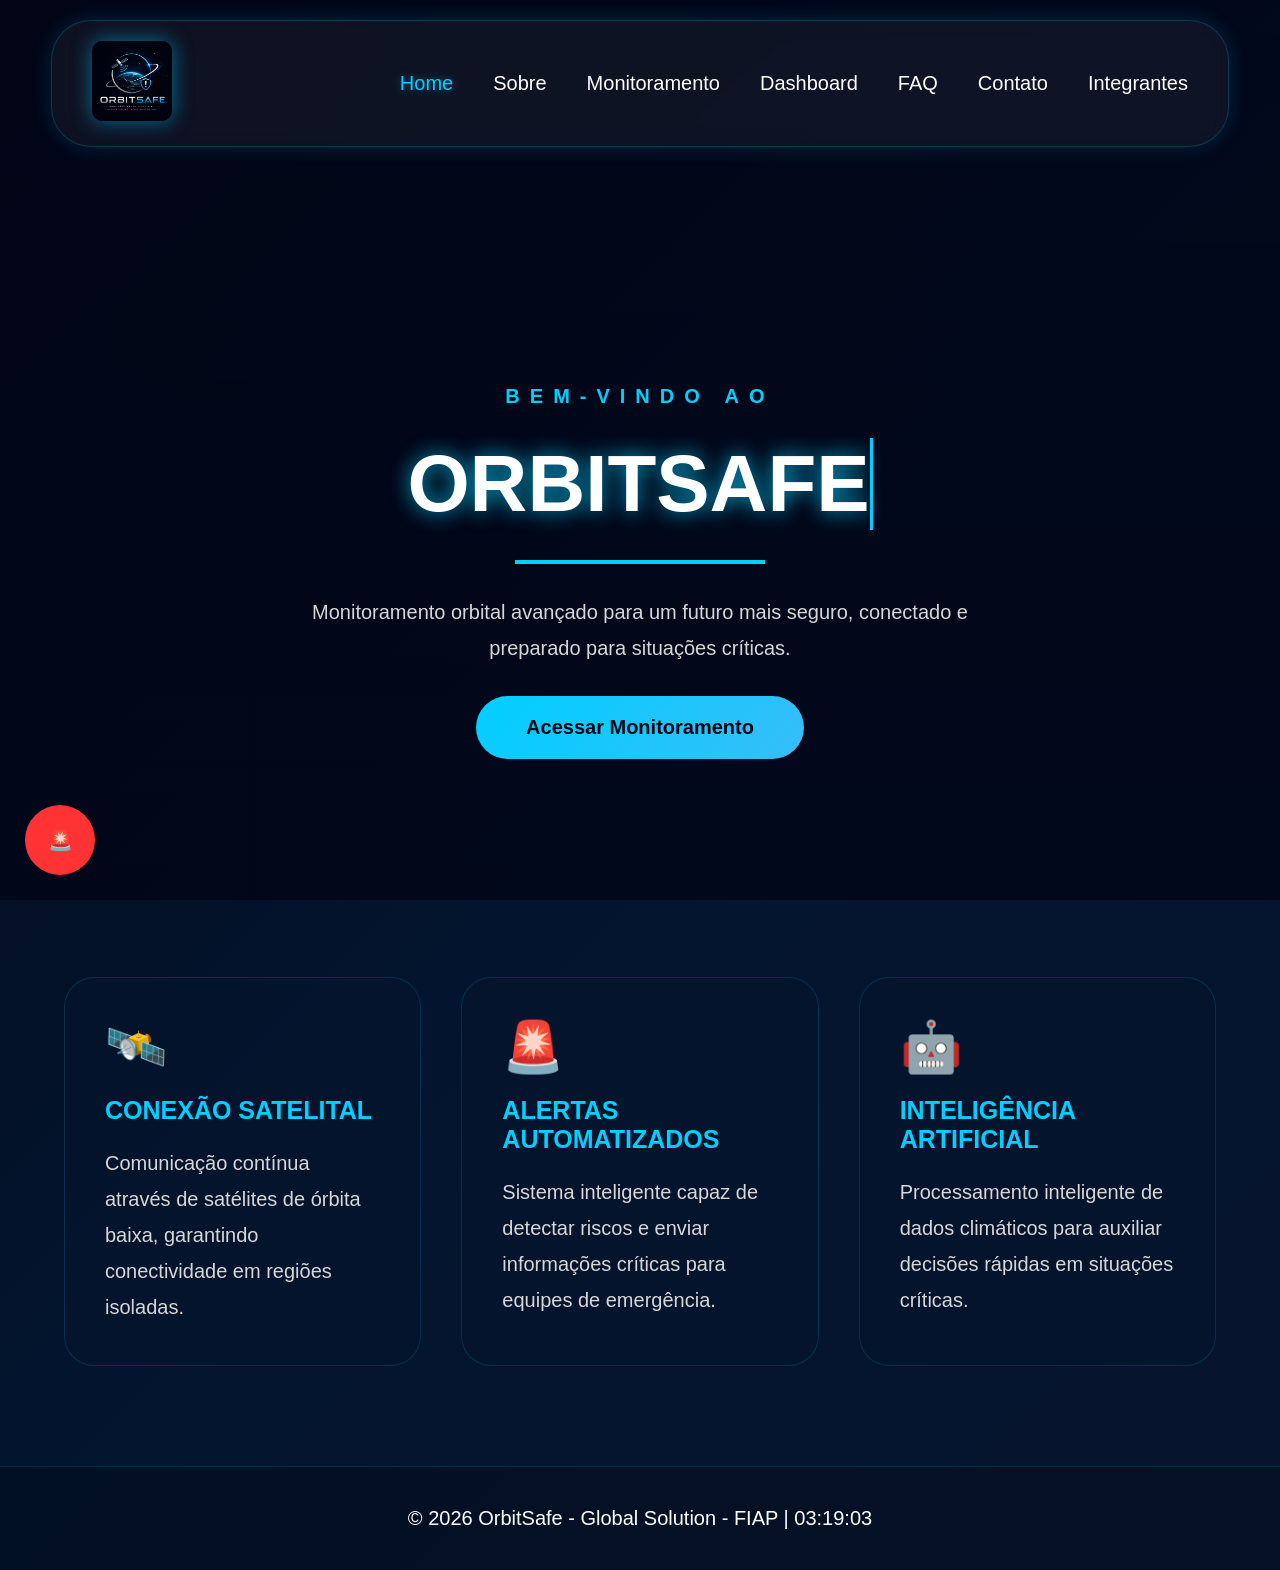
==== commit 92f3cdd0: "feat: Alteração nos botões" ====
--- a/index.html
+++ b/index.html
@@ -222,7 +222,7 @@
     <!-- Botão de acesso rápido para envio de alertas SOS -->
 
     <button class="sos-btn" id="abrirSOS">
-        🚨 SOS
+        🚨 
     </button>
 
     <!-- Modal utilizado para registrar solicitações de emergência -->
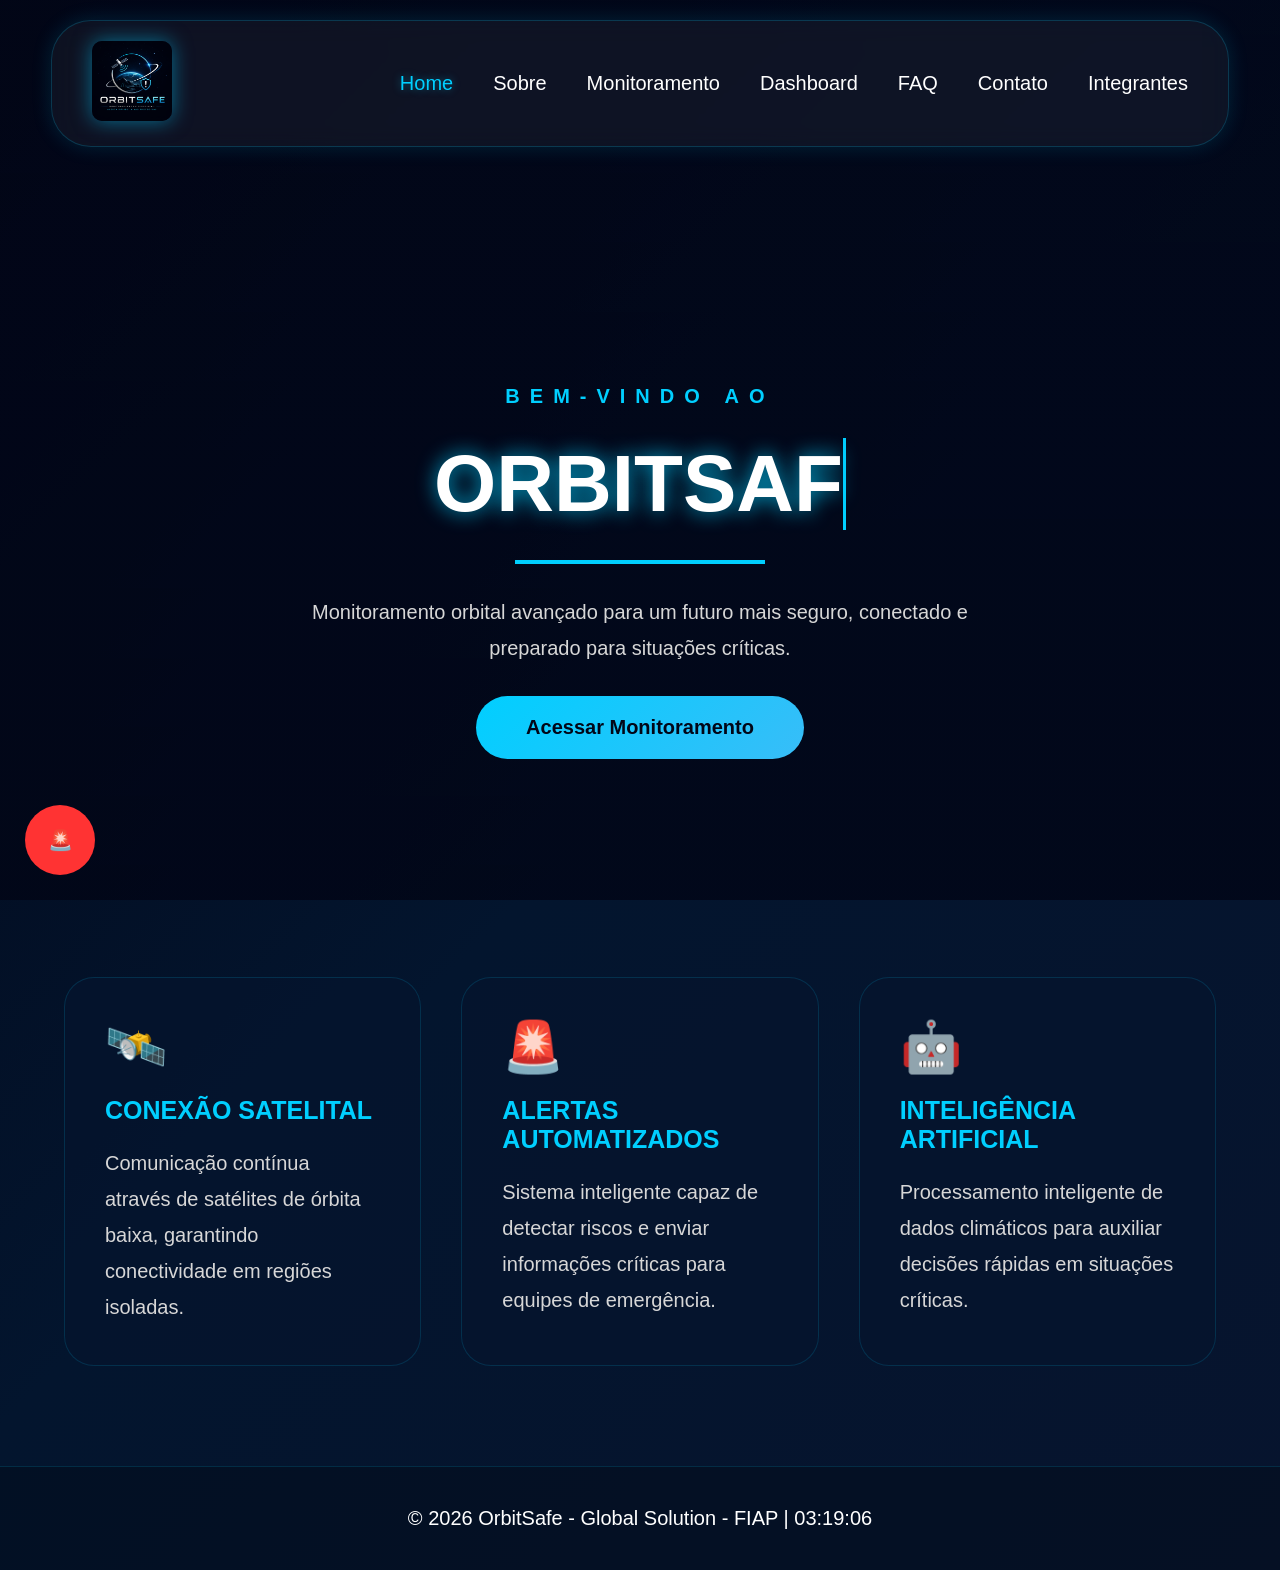
==== commit de1cb5ec: "Merge pull request #8 from isabelleferreiraa/rm571265 Rm571265" ====
--- a/index.html
+++ b/index.html
@@ -1,13 +1,19 @@
 <!doctype html>
 <html lang="pt-br">
 
-    <!-- Integração do chatbot IBM Watson Assistant -->
+<head>
+    <meta charset="UTF-8">
+    <meta name="viewport" content="width=device-width, initial-scale=1.0">
+    <title>OrbitSafe - Home</title>
+
+    <link rel="stylesheet" href="./css/main.css">
+    <link rel="stylesheet" href="./css/home.css">
 
     <script>
         window.watsonAssistantChatOptions = {
-            integrationID: "79fb87eb-c816-4fd3-aa18-846c47cedc20", // The ID of this integration.
-            region: "https://integrations.us-south.assistant.watson.appdomain.cloud", // The region your integration is hosted in.
-            serviceInstanceID: "0177986c-b5c0-4d7f-a7f8-b4a819fe3eaa", // The ID of your service instance.
+            integrationID: "79fb87eb-c816-4fd3-aa18-846c47cedc20",
+            region: "https://integrations.us-south.assistant.watson.appdomain.cloud",
+            serviceInstanceID: "0177986c-b5c0-4d7f-a7f8-b4a819fe3eaa",
             onLoad: async (instance) => { await instance.render(); }
         };
         setTimeout(function () {
@@ -17,24 +23,12 @@
         });
     </script>
 
-    <!-- Script responsável pelas funcionalidades interativas da página -->
-
-    <script src="./js/script.js"></script>
-<head>
-    <meta charset="UTF-8">
-    <meta name="viewport" content="width=device-width, initial-scale=1.0">
-    <title>OrbitSafe - Home</title>
-
-    <link rel="stylesheet" href="./css/main.css">
-    <link rel="stylesheet" href="./css/home.css">
+    <script src="./js/script.js" defer></script>
 </head>
 
 <body>
-
-    <!-- Vídeo de fundo utilizado para reforçar a identidade visual da página inicial -->
-
-    <video autoplay muted loop playsinline class="video-fundo">
-        <source src="./video/videoterra.mp4" type="video/mp4">
+    <video autoplay muted loop playsinline preload="auto" class="video-fundo">
+        <source src="./assets/videoterra.mp4" type="video/mp4">
     </video>
 
     <!-- Cabeçalho principal contendo a logo e o menu de navegação -->
@@ -222,7 +216,7 @@
     <!-- Botão de acesso rápido para envio de alertas SOS -->
 
     <button class="sos-btn" id="abrirSOS">
-        🚨 
+        🚨
     </button>
 
     <!-- Modal utilizado para registrar solicitações de emergência -->
--- a/css/home.css
+++ b/css/home.css
@@ -456,6 +456,20 @@
     padding:12px;
     color:white;
     cursor:pointer;
+}
+
+/* ==================================================
+   BOTÃO SCROLL
+================================================== */
+
+html body #scrollTopBtn {
+    left: 50%;
+    transform: translateX(-50%);
+}
+
+html body #scrollTopBtn:hover {
+    transform: translateX(-50%) scale(1.1);
+    box-shadow: 0 0 15px rgba(0,207,255,0.4);
 }
 
 /* ==================================================
